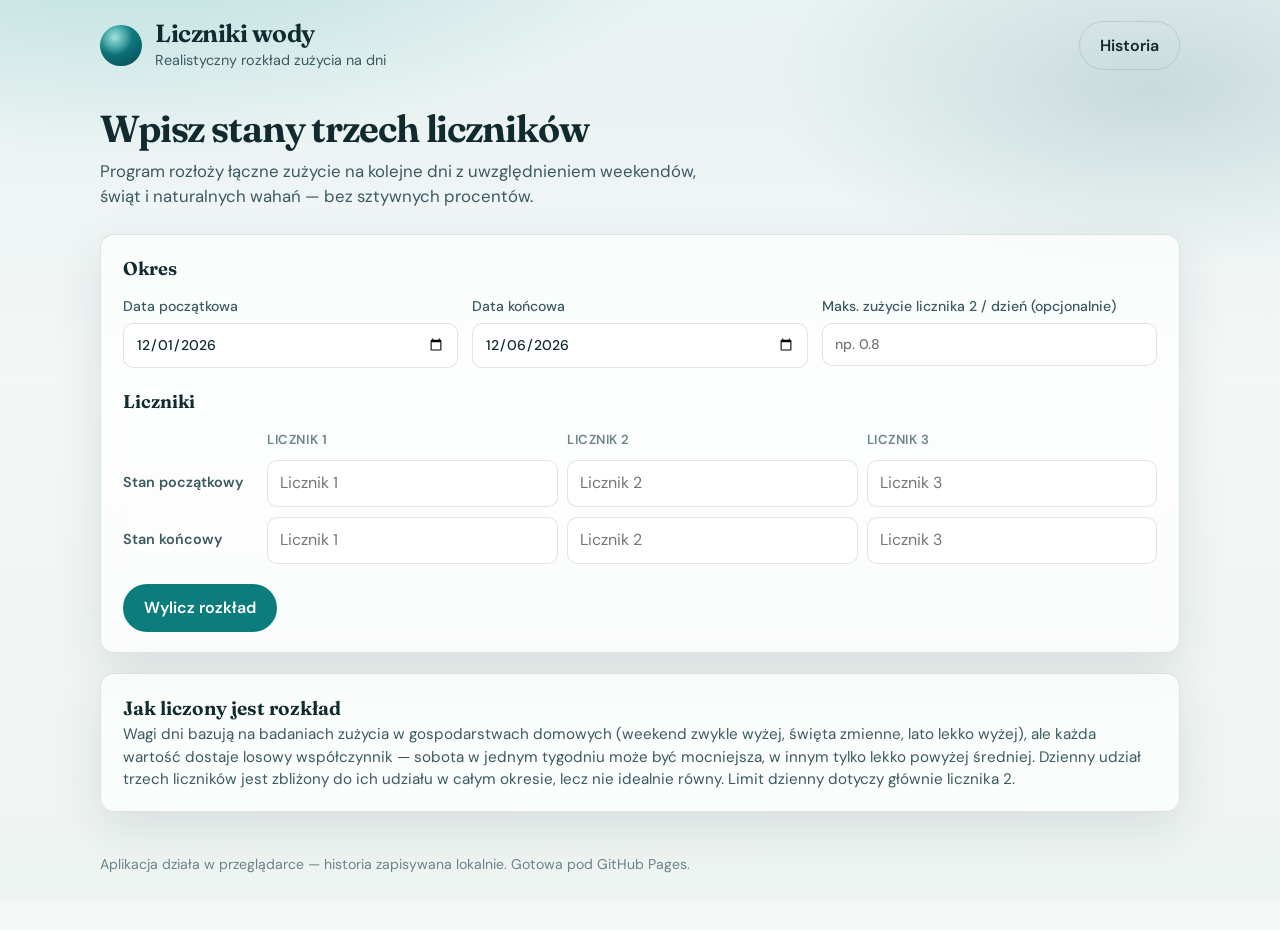
==== liczniki-wody/index.html @ ba186db6 "Dodaj aplikację webową do rozkładu zużycia z 3 liczników wody Statyczna strona (GitHub Pages) z real" ====
<!DOCTYPE html>
<html lang="pl">
<head>
  <meta charset="UTF-8" />
  <meta name="viewport" content="width=device-width, initial-scale=1.0" />
  <title>Liczniki wody – rozkład zużycia</title>
  <meta name="description" content="Rozkład zużycia wody z trzech liczników na poszczególne dni z realistycznymi wahaniami." />
  <link rel="preconnect" href="https://fonts.googleapis.com" />
  <link rel="preconnect" href="https://fonts.gstatic.com" crossorigin />
  <link href="https://fonts.googleapis.com/css2?family=DM+Sans:ital,opsz,wght@0,9..40,400;0,9..40,500;0,9..40,600;0,9..40,700;1,9..40,400&family=Fraunces:opsz,wght@9..144,500;9..144,650;9..144,700&display=swap" rel="stylesheet" />
  <link rel="stylesheet" href="style.css" />
</head>
<body>
  <div class="bg-layer" aria-hidden="true"></div>

  <header class="site-header">
    <div class="wrap header-inner">
      <div class="brand">
        <span class="brand-mark" aria-hidden="true"></span>
        <div>
          <p class="brand-name">Liczniki wody</p>
          <p class="brand-tag">Realistyczny rozkład zużycia na dni</p>
        </div>
      </div>
      <button type="button" class="btn btn-ghost" id="btn-history" aria-expanded="false" aria-controls="history-panel">
        Historia
      </button>
    </div>
  </header>

  <main class="wrap">
    <section class="intro">
      <h1>Wpisz stany trzech liczników</h1>
      <p>
        Program rozłoży łączne zużycie na kolejne dni z uwzględnieniem weekendów, świąt
        i naturalnych wahań — bez sztywnych procentów.
      </p>
    </section>

    <aside class="history-panel" id="history-panel" hidden>
      <div class="history-head">
        <h2>Ostatnie wyliczenia</h2>
        <button type="button" class="btn btn-ghost btn-sm" id="btn-clear-history">Wyczyść</button>
      </div>
      <ul class="history-list" id="history-list"></ul>
      <p class="history-empty" id="history-empty">Brak zapisanych wyliczeń.</p>
    </aside>

    <form id="calc-form" class="calc-form" novalidate>
      <fieldset class="period">
        <legend>Okres</legend>
        <label>
          <span>Data początkowa</span>
          <input type="date" id="date-start" required />
        </label>
        <label>
          <span>Data końcowa</span>
          <input type="date" id="date-end" required />
        </label>
        <label>
          <span>Maks. zużycie licznika 2 / dzień (opcjonalnie)</span>
          <input type="number" id="max-m2" min="0" step="0.001" placeholder="np. 0.8" />
        </label>
      </fieldset>

      <fieldset class="meters">
        <legend>Liczniki</legend>
        <div class="meter-grid">
          <div class="meter-col head">
            <span></span>
            <span>Licznik 1</span>
            <span>Licznik 2</span>
            <span>Licznik 3</span>
          </div>
          <div class="meter-col">
            <span class="col-label">Stan początkowy</span>
            <input type="number" id="m1-start" min="0" step="0.001" required placeholder="Licznik 1" aria-label="Licznik 1 początek" />
            <input type="number" id="m2-start" min="0" step="0.001" required placeholder="Licznik 2" aria-label="Licznik 2 początek" />
            <input type="number" id="m3-start" min="0" step="0.001" required placeholder="Licznik 3" aria-label="Licznik 3 początek" />
          </div>
          <div class="meter-col">
            <span class="col-label">Stan końcowy</span>
            <input type="number" id="m1-end" min="0" step="0.001" required placeholder="Licznik 1" aria-label="Licznik 1 koniec" />
            <input type="number" id="m2-end" min="0" step="0.001" required placeholder="Licznik 2" aria-label="Licznik 2 koniec" />
            <input type="number" id="m3-end" min="0" step="0.001" required placeholder="Licznik 3" aria-label="Licznik 3 koniec" />
          </div>
        </div>
      </fieldset>

      <div class="form-actions">
        <button type="submit" class="btn btn-primary">Wylicz rozkład</button>
        <button type="button" class="btn btn-ghost" id="btn-reroll" hidden>Losuj ponownie</button>
        <button type="button" class="btn btn-ghost" id="btn-export" hidden>Eksport CSV</button>
      </div>
      <p class="form-error" id="form-error" role="alert" hidden></p>
    </form>

    <section class="results" id="results" hidden>
      <div class="results-head">
        <h2>Wyniki dziennego rozkładu</h2>
        <p id="results-summary"></p>
      </div>
      <div class="table-scroll">
        <table class="results-table" id="results-table">
          <thead>
            <tr>
              <th>Data</th>
              <th>Stan licznika 1</th>
              <th>Stan licznika 2</th>
              <th>Zużycie w danym dniu</th>
              <th>Stan licznika 3</th>
            </tr>
          </thead>
          <tbody id="results-body"></tbody>
        </table>
      </div>
      <p class="hint">Kliknij wiersz, aby go podświetlić. Zużycie = stan następnego dnia − stan tego dnia (suma trzech liczników).</p>
    </section>

    <section class="method">
      <h2>Jak liczony jest rozkład</h2>
      <p>
        Wagi dni bazują na badaniach zużycia w gospodarstwach domowych (weekend zwykle wyżej,
        święta zmienne, lato lekko wyżej), ale każda wartość dostaje losowy współczynnik —
        sobota w jednym tygodniu może być mocniejsza, w innym tylko lekko powyżej średniej.
        Dzienny udział trzech liczników jest zbliżony do ich udziału w całym okresie, lecz nie idealnie równy.
        Limit dzienny dotyczy głównie licznika&nbsp;2.
      </p>
    </section>
  </main>

  <footer class="site-footer wrap">
    <p>Aplikacja działa w przeglądarce — historia zapisywana lokalnie. Gotowa pod GitHub Pages.</p>
  </footer>

  <script src="engine.js"></script>
  <script src="app.js"></script>
</body>
</html>
---- liczniki-wody/style.css ----
:root {
  --ink: #102a2e;
  --ink-soft: #3a5a60;
  --muted: #6b858a;
  --paper: #f3f7f6;
  --surface: rgba(255, 255, 255, 0.72);
  --line: rgba(16, 42, 46, 0.12);
  --accent: #0d7c7c;
  --accent-deep: #085858;
  --accent-soft: rgba(13, 124, 124, 0.12);
  --warn: #b45309;
  --danger: #b42318;
  --highlight: rgba(13, 124, 124, 0.18);
  --shadow: 0 18px 50px rgba(8, 40, 48, 0.1);
  --radius: 14px;
  --font-display: "Fraunces", Georgia, serif;
  --font-body: "DM Sans", "Segoe UI", sans-serif;
}

*,
*::before,
*::after {
  box-sizing: border-box;
}

html {
  scroll-behavior: smooth;
}

body {
  margin: 0;
  min-height: 100vh;
  font-family: var(--font-body);
  color: var(--ink);
  background: var(--paper);
  line-height: 1.5;
  position: relative;
}

.bg-layer {
  position: fixed;
  inset: 0;
  z-index: -1;
  background:
    radial-gradient(ellipse 80% 50% at 10% -10%, rgba(45, 168, 168, 0.28), transparent 55%),
    radial-gradient(ellipse 60% 40% at 90% 10%, rgba(20, 90, 110, 0.16), transparent 50%),
    linear-gradient(180deg, #e8f2f1 0%, #f3f7f6 42%, #eef4f2 100%);
  animation: drift 18s ease-in-out infinite alternate;
}

@keyframes drift {
  from { transform: scale(1) translateY(0); }
  to { transform: scale(1.04) translateY(-1.5%); }
}

.wrap {
  width: min(1080px, calc(100% - 2rem));
  margin-inline: auto;
}

.site-header {
  padding: 1.25rem 0 0.5rem;
}

.header-inner {
  display: flex;
  align-items: center;
  justify-content: space-between;
  gap: 1rem;
}

.brand {
  display: flex;
  align-items: center;
  gap: 0.85rem;
}

.brand-mark {
  width: 2.6rem;
  height: 2.6rem;
  border-radius: 50%;
  background:
    radial-gradient(circle at 35% 30%, #9fe3df, transparent 45%),
    linear-gradient(145deg, #149696, #0a5e6a);
  box-shadow: inset 0 -6px 12px rgba(0, 0, 0, 0.18);
  animation: pulse-mark 3.5s ease-in-out infinite;
}

@keyframes pulse-mark {
  0%, 100% { transform: scale(1); }
  50% { transform: scale(1.05); }
}

.brand-name {
  margin: 0;
  font-family: var(--font-display);
  font-size: 1.55rem;
  font-weight: 650;
  letter-spacing: -0.02em;
  line-height: 1.1;
}

.brand-tag {
  margin: 0.15rem 0 0;
  color: var(--ink-soft);
  font-size: 0.9rem;
}

.intro {
  margin: 1.75rem 0 1.5rem;
  max-width: 38rem;
  animation: rise 0.7s ease both;
}

@keyframes rise {
  from { opacity: 0; transform: translateY(12px); }
  to { opacity: 1; transform: translateY(0); }
}

.intro h1 {
  margin: 0 0 0.55rem;
  font-family: var(--font-display);
  font-size: clamp(1.7rem, 3.4vw, 2.35rem);
  font-weight: 650;
  letter-spacing: -0.03em;
  line-height: 1.15;
}

.intro p {
  margin: 0;
  color: var(--ink-soft);
  font-size: 1.05rem;
}

.btn {
  appearance: none;
  border: 1px solid transparent;
  border-radius: 999px;
  padding: 0.7rem 1.25rem;
  font: inherit;
  font-weight: 600;
  cursor: pointer;
  transition: background 0.2s ease, color 0.2s ease, border-color 0.2s ease, transform 0.15s ease;
}

.btn:active {
  transform: translateY(1px);
}

.btn-primary {
  background: var(--accent);
  color: #fff;
}

.btn-primary:hover {
  background: var(--accent-deep);
}

.btn-ghost {
  background: transparent;
  border-color: var(--line);
  color: var(--ink);
}

.btn-ghost:hover {
  background: var(--accent-soft);
  border-color: transparent;
}

.btn-sm {
  padding: 0.4rem 0.85rem;
  font-size: 0.88rem;
}

.calc-form,
.history-panel,
.results,
.method {
  background: var(--surface);
  backdrop-filter: blur(10px);
  border: 1px solid var(--line);
  border-radius: var(--radius);
  padding: 1.25rem 1.35rem;
  box-shadow: var(--shadow);
  margin-bottom: 1.25rem;
  animation: rise 0.75s ease both;
}

.calc-form {
  animation-delay: 0.05s;
}

fieldset {
  border: 0;
  margin: 0 0 1.25rem;
  padding: 0;
}

legend {
  font-family: var(--font-display);
  font-size: 1.15rem;
  font-weight: 650;
  margin-bottom: 0.85rem;
  padding: 0;
}

.period {
  display: grid;
  grid-template-columns: repeat(3, minmax(0, 1fr));
  gap: 0.9rem;
}

label {
  display: flex;
  flex-direction: column;
  gap: 0.35rem;
  font-size: 0.88rem;
  color: var(--ink-soft);
  font-weight: 500;
}

input[type="date"],
input[type="number"] {
  width: 100%;
  border: 1px solid var(--line);
  border-radius: 10px;
  padding: 0.65rem 0.75rem;
  font: inherit;
  color: var(--ink);
  background: rgba(255, 255, 255, 0.9);
  transition: border-color 0.15s ease, box-shadow 0.15s ease;
}

input:focus {
  outline: none;
  border-color: var(--accent);
  box-shadow: 0 0 0 3px var(--accent-soft);
}

.meter-grid {
  display: grid;
  gap: 0.65rem;
}

.meter-col {
  display: grid;
  grid-template-columns: 8.5rem repeat(3, minmax(0, 1fr));
  gap: 0.55rem;
  align-items: center;
}

.meter-col.head {
  font-size: 0.82rem;
  font-weight: 600;
  color: var(--muted);
  text-transform: uppercase;
  letter-spacing: 0.04em;
}

.col-label {
  font-size: 0.9rem;
  font-weight: 600;
  color: var(--ink-soft);
}

.form-actions {
  display: flex;
  flex-wrap: wrap;
  gap: 0.65rem;
  align-items: center;
}

.form-error {
  margin: 0.9rem 0 0;
  color: var(--danger);
  font-weight: 500;
}

.history-panel[hidden],
.results[hidden],
#btn-reroll[hidden],
#btn-export[hidden],
.form-error[hidden],
.history-empty[hidden] {
  display: none !important;
}

.history-head,
.results-head {
  display: flex;
  justify-content: space-between;
  align-items: baseline;
  gap: 1rem;
  margin-bottom: 0.85rem;
}

.history-head h2,
.results-head h2,
.method h2 {
  margin: 0;
  font-family: var(--font-display);
  font-size: 1.2rem;
  font-weight: 650;
}

.results-head p,
.method p {
  margin: 0;
  color: var(--ink-soft);
  font-size: 0.95rem;
}

.history-list {
  list-style: none;
  margin: 0;
  padding: 0;
  display: grid;
  gap: 0.45rem;
}

.history-list li button {
  width: 100%;
  text-align: left;
  border: 1px solid var(--line);
  background: rgba(255, 255, 255, 0.65);
  border-radius: 10px;
  padding: 0.75rem 0.9rem;
  font: inherit;
  cursor: pointer;
  transition: background 0.15s ease, border-color 0.15s ease;
}

.history-list li button:hover {
  background: var(--accent-soft);
  border-color: transparent;
}

.history-list .meta {
  display: block;
  color: var(--muted);
  font-size: 0.82rem;
  margin-top: 0.2rem;
}

.history-empty {
  margin: 0;
  color: var(--muted);
}

.table-scroll {
  overflow-x: auto;
  border-radius: 10px;
  border: 1px solid var(--line);
}

.results-table {
  width: 100%;
  border-collapse: collapse;
  font-variant-numeric: tabular-nums;
  min-width: 640px;
}

.results-table th,
.results-table td {
  padding: 0.7rem 0.85rem;
  text-align: right;
  border-bottom: 1px solid var(--line);
}

.results-table th:first-child,
.results-table td:first-child {
  text-align: left;
  white-space: nowrap;
}

.results-table thead th {
  background: rgba(13, 124, 124, 0.08);
  font-size: 0.8rem;
  text-transform: uppercase;
  letter-spacing: 0.04em;
  color: var(--ink-soft);
  position: sticky;
  top: 0;
}

.results-table tbody tr {
  cursor: pointer;
  transition: background 0.15s ease;
}

.results-table tbody tr:hover {
  background: rgba(13, 124, 124, 0.06);
}

.results-table tbody tr.is-selected {
  background: var(--highlight);
  outline: 2px solid var(--accent);
  outline-offset: -2px;
}

.results-table tbody tr.is-last td:nth-child(4) {
  color: var(--muted);
}

.results-table .dow {
  display: block;
  font-size: 0.75rem;
  color: var(--muted);
  font-weight: 500;
  text-transform: lowercase;
}

.results-table .tag {
  display: inline-block;
  margin-left: 0.35rem;
  font-size: 0.68rem;
  font-weight: 700;
  letter-spacing: 0.03em;
  text-transform: uppercase;
  color: var(--warn);
}

.hint {
  margin: 0.75rem 0 0;
  color: var(--muted);
  font-size: 0.88rem;
}

.method {
  animation-delay: 0.1s;
}

.site-footer {
  padding: 0.5rem 0 2.5rem;
  color: var(--muted);
  font-size: 0.88rem;
}

@media (max-width: 820px) {
  .period {
    grid-template-columns: 1fr;
  }

  .meter-col,
  .meter-col.head {
    grid-template-columns: 1fr;
  }

  .meter-col.head span:first-child {
    display: none;
  }

  .meter-col.head {
    display: none;
  }

  .meter-col input {
    margin-bottom: 0.15rem;
  }

  .meter-col input::placeholder {
    color: var(--muted);
  }

  .meter-col .col-label {
    margin-top: 0.35rem;
  }

  .meter-col input:nth-of-type(1)::before {
    content: "L1";
  }
}

@media (prefers-reduced-motion: reduce) {
  *,
  *::before,
  *::after {
    animation: none !important;
    transition: none !important;
  }
}
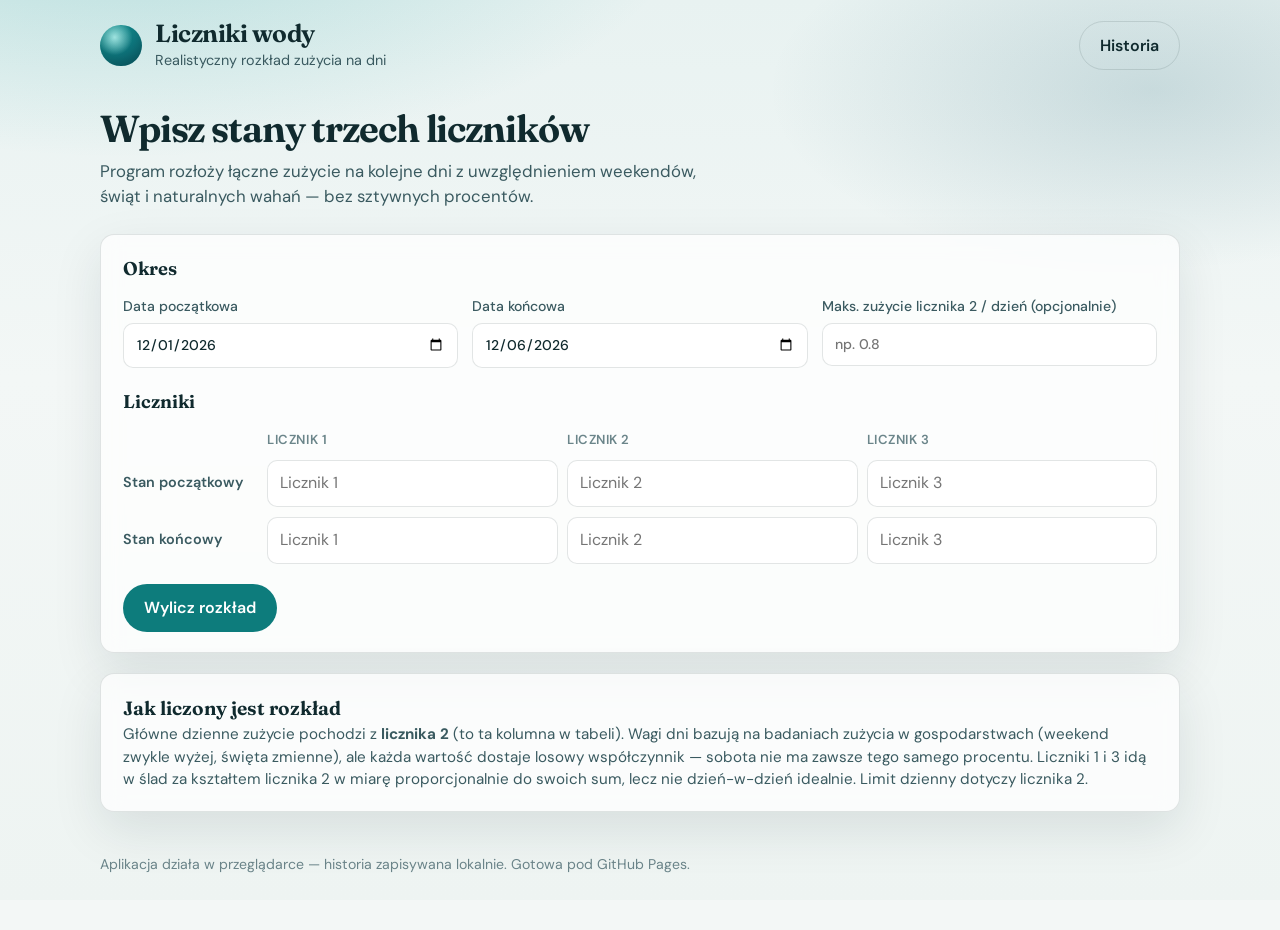
==== commit 72fc409c: "Fix: zużycie dzienne z licznika 2 i nierówny rozkład L2 Wcześniejszy blend wyrównywał L2 do udziałów" ====
--- a/liczniki-wody/index.html
+++ b/liczniki-wody/index.html
@@ -107,24 +107,24 @@
               <th>Data</th>
               <th>Stan licznika 1</th>
               <th>Stan licznika 2</th>
-              <th>Zużycie w danym dniu</th>
+              <th>Zużycie (licznik 2)</th>
               <th>Stan licznika 3</th>
             </tr>
           </thead>
           <tbody id="results-body"></tbody>
         </table>
       </div>
-      <p class="hint">Kliknij wiersz, aby go podświetlić. Zużycie = stan następnego dnia − stan tego dnia (suma trzech liczników).</p>
+      <p class="hint">Kliknij wiersz, aby go podświetlić. Zużycie = stan licznika&nbsp;2 następnego dnia − stan tego dnia.</p>
     </section>
 
     <section class="method">
       <h2>Jak liczony jest rozkład</h2>
       <p>
-        Wagi dni bazują na badaniach zużycia w gospodarstwach domowych (weekend zwykle wyżej,
-        święta zmienne, lato lekko wyżej), ale każda wartość dostaje losowy współczynnik —
-        sobota w jednym tygodniu może być mocniejsza, w innym tylko lekko powyżej średniej.
-        Dzienny udział trzech liczników jest zbliżony do ich udziału w całym okresie, lecz nie idealnie równy.
-        Limit dzienny dotyczy głównie licznika&nbsp;2.
+        Główne dzienne zużycie pochodzi z <strong>licznika&nbsp;2</strong> (to ta kolumna w tabeli).
+        Wagi dni bazują na badaniach zużycia w gospodarstwach (weekend zwykle wyżej, święta zmienne),
+        ale każda wartość dostaje losowy współczynnik — sobota nie ma zawsze tego samego procentu.
+        Liczniki&nbsp;1 i&nbsp;3 idą w ślad za kształtem licznika&nbsp;2 w miarę proporcjonalnie do swoich sum,
+        lecz nie dzień-w-dzień idealnie. Limit dzienny dotyczy licznika&nbsp;2.
       </p>
     </section>
   </main>
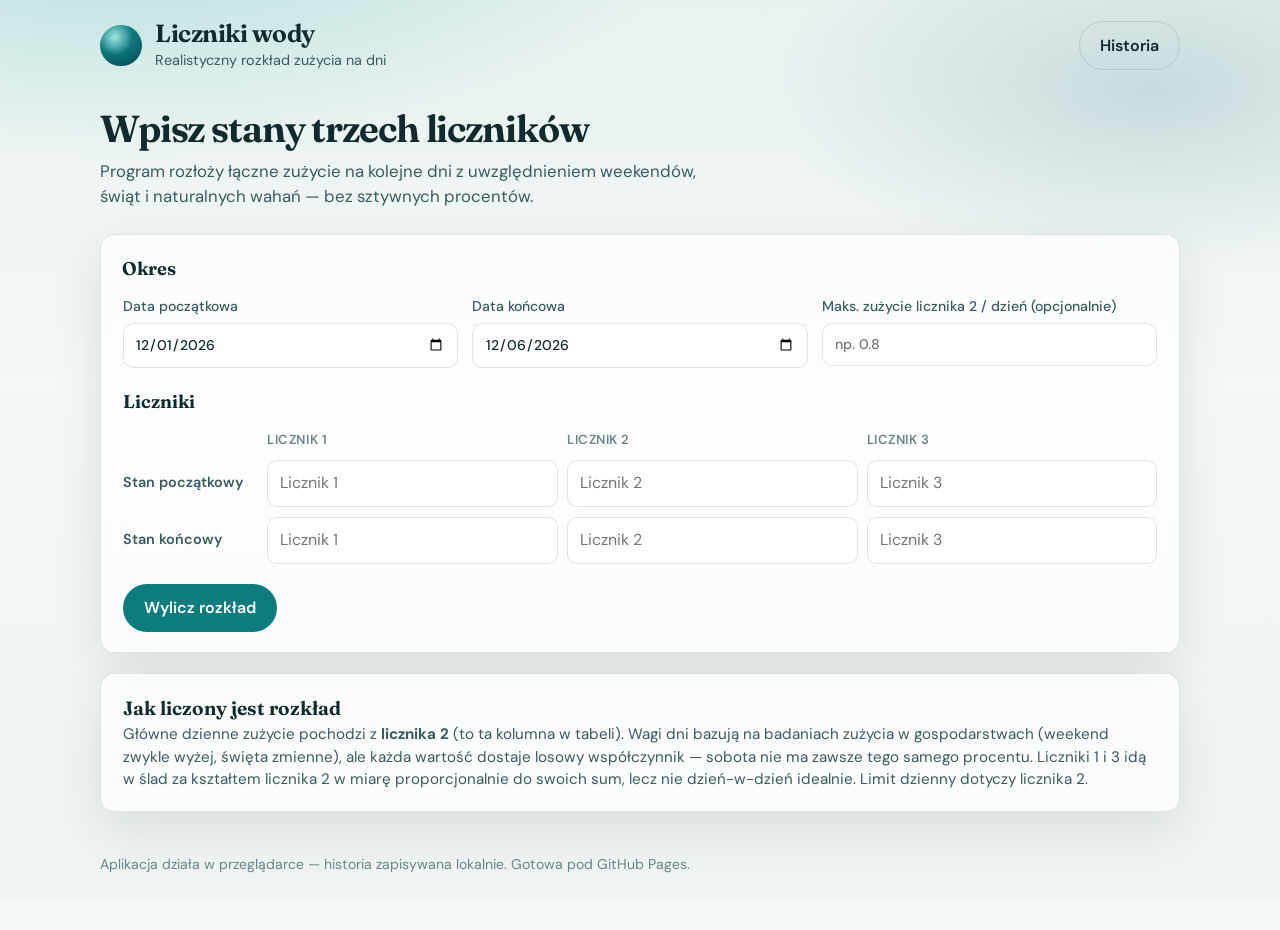
==== commit 3cae3151: "Utrwal: kolumna zużycia wyłącznie jako Δ licznika 2 Wyświetlanie zawsze liczy (L2 dzień+1) − (L2 dzi" ====
--- a/liczniki-wody/index.html
+++ b/liczniki-wody/index.html
@@ -107,14 +107,14 @@
               <th>Data</th>
               <th>Stan licznika 1</th>
               <th>Stan licznika 2</th>
-              <th>Zużycie (licznik 2)</th>
+              <th>Zużycie L2<br /><span class="th-sub">(dzień+1 − dzień)</span></th>
               <th>Stan licznika 3</th>
             </tr>
           </thead>
           <tbody id="results-body"></tbody>
         </table>
       </div>
-      <p class="hint">Kliknij wiersz, aby go podświetlić. Zużycie = stan licznika&nbsp;2 następnego dnia − stan tego dnia.</p>
+      <p class="hint">Kliknij wiersz, aby go podświetlić. Kolumna zużycia to wyłącznie <strong>licznik&nbsp;2</strong>: stan następnego dnia minus stan tego dnia — bez L1 i L3.</p>
     </section>
 
     <section class="method">
--- a/liczniki-wody/style.css
+++ b/liczniki-wody/style.css
@@ -383,6 +383,21 @@
   top: 0;
 }
 
+.results-table thead .th-sub {
+  display: block;
+  margin-top: 0.15rem;
+  font-size: 0.68rem;
+  font-weight: 500;
+  text-transform: none;
+  letter-spacing: 0;
+  color: var(--muted);
+}
+
+.results-table td.col-consumption {
+  font-weight: 600;
+  color: var(--accent-deep);
+}
+
 .results-table tbody tr {
   cursor: pointer;
   transition: background 0.15s ease;
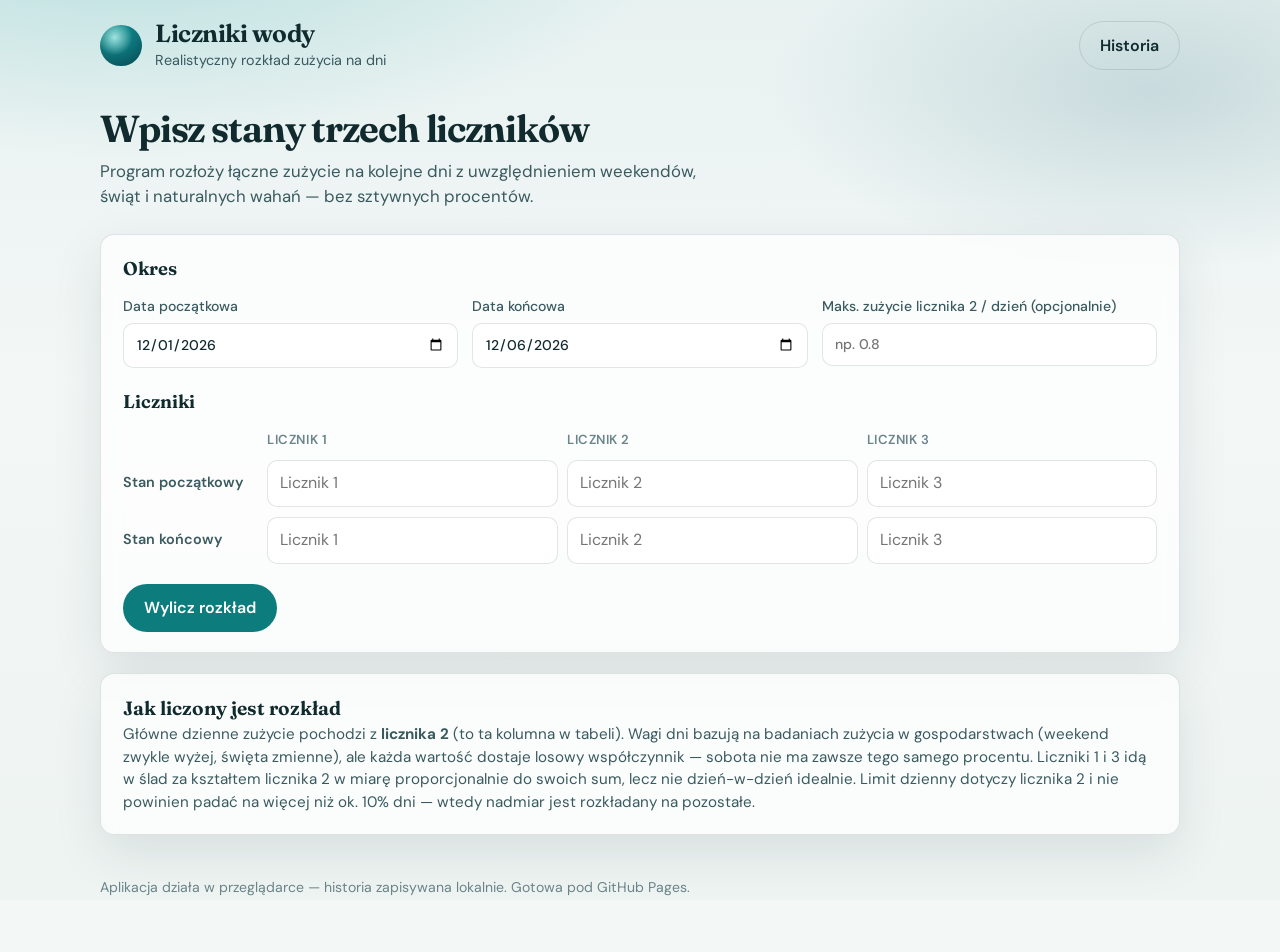
==== commit 7bb50192: "Limit dzienny L2 max. na ≤10% dni w okresie Gdy wartość maksymalna pada na więcej niż 10% dni, nadmi" ====
--- a/liczniki-wody/index.html
+++ b/liczniki-wody/index.html
@@ -124,7 +124,8 @@
         Wagi dni bazują na badaniach zużycia w gospodarstwach (weekend zwykle wyżej, święta zmienne),
         ale każda wartość dostaje losowy współczynnik — sobota nie ma zawsze tego samego procentu.
         Liczniki&nbsp;1 i&nbsp;3 idą w ślad za kształtem licznika&nbsp;2 w miarę proporcjonalnie do swoich sum,
-        lecz nie dzień-w-dzień idealnie. Limit dzienny dotyczy licznika&nbsp;2.
+        lecz nie dzień-w-dzień idealnie. Limit dzienny dotyczy licznika&nbsp;2 i nie powinien padać
+        na więcej niż ok.&nbsp;10% dni — wtedy nadmiar jest rozkładany na pozostałe.
       </p>
     </section>
   </main>
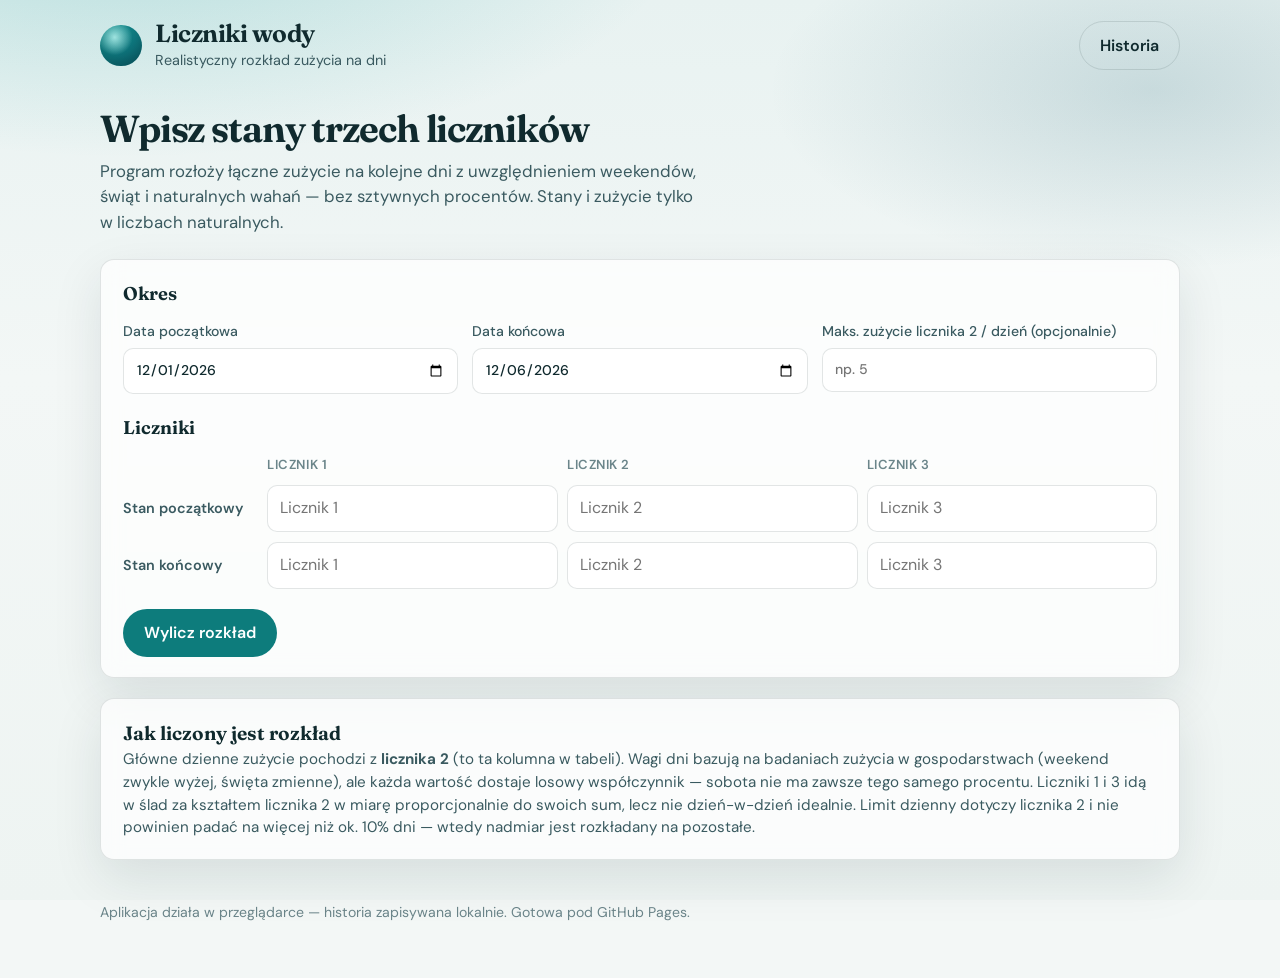
==== commit 5aba2481: "Liczniki i zużycie tylko w liczbach naturalnych Stany L1–L3, limit dzienny i wyniki dzienne są całko" ====
--- a/liczniki-wody/index.html
+++ b/liczniki-wody/index.html
@@ -33,7 +33,7 @@
       <h1>Wpisz stany trzech liczników</h1>
       <p>
         Program rozłoży łączne zużycie na kolejne dni z uwzględnieniem weekendów, świąt
-        i naturalnych wahań — bez sztywnych procentów.
+        i naturalnych wahań — bez sztywnych procentów. Stany i zużycie tylko w liczbach naturalnych.
       </p>
     </section>
 
@@ -59,7 +59,7 @@
         </label>
         <label>
           <span>Maks. zużycie licznika 2 / dzień (opcjonalnie)</span>
-          <input type="number" id="max-m2" min="0" step="0.001" placeholder="np. 0.8" />
+          <input type="number" id="max-m2" min="1" step="1" inputmode="numeric" placeholder="np. 5" />
         </label>
       </fieldset>
 
@@ -74,15 +74,15 @@
           </div>
           <div class="meter-col">
             <span class="col-label">Stan początkowy</span>
-            <input type="number" id="m1-start" min="0" step="0.001" required placeholder="Licznik 1" aria-label="Licznik 1 początek" />
-            <input type="number" id="m2-start" min="0" step="0.001" required placeholder="Licznik 2" aria-label="Licznik 2 początek" />
-            <input type="number" id="m3-start" min="0" step="0.001" required placeholder="Licznik 3" aria-label="Licznik 3 początek" />
+            <input type="number" id="m1-start" min="0" step="1" inputmode="numeric" required placeholder="Licznik 1" aria-label="Licznik 1 początek" />
+            <input type="number" id="m2-start" min="0" step="1" inputmode="numeric" required placeholder="Licznik 2" aria-label="Licznik 2 początek" />
+            <input type="number" id="m3-start" min="0" step="1" inputmode="numeric" required placeholder="Licznik 3" aria-label="Licznik 3 początek" />
           </div>
           <div class="meter-col">
             <span class="col-label">Stan końcowy</span>
-            <input type="number" id="m1-end" min="0" step="0.001" required placeholder="Licznik 1" aria-label="Licznik 1 koniec" />
-            <input type="number" id="m2-end" min="0" step="0.001" required placeholder="Licznik 2" aria-label="Licznik 2 koniec" />
-            <input type="number" id="m3-end" min="0" step="0.001" required placeholder="Licznik 3" aria-label="Licznik 3 koniec" />
+            <input type="number" id="m1-end" min="0" step="1" inputmode="numeric" required placeholder="Licznik 1" aria-label="Licznik 1 koniec" />
+            <input type="number" id="m2-end" min="0" step="1" inputmode="numeric" required placeholder="Licznik 2" aria-label="Licznik 2 koniec" />
+            <input type="number" id="m3-end" min="0" step="1" inputmode="numeric" required placeholder="Licznik 3" aria-label="Licznik 3 koniec" />
           </div>
         </div>
       </fieldset>
